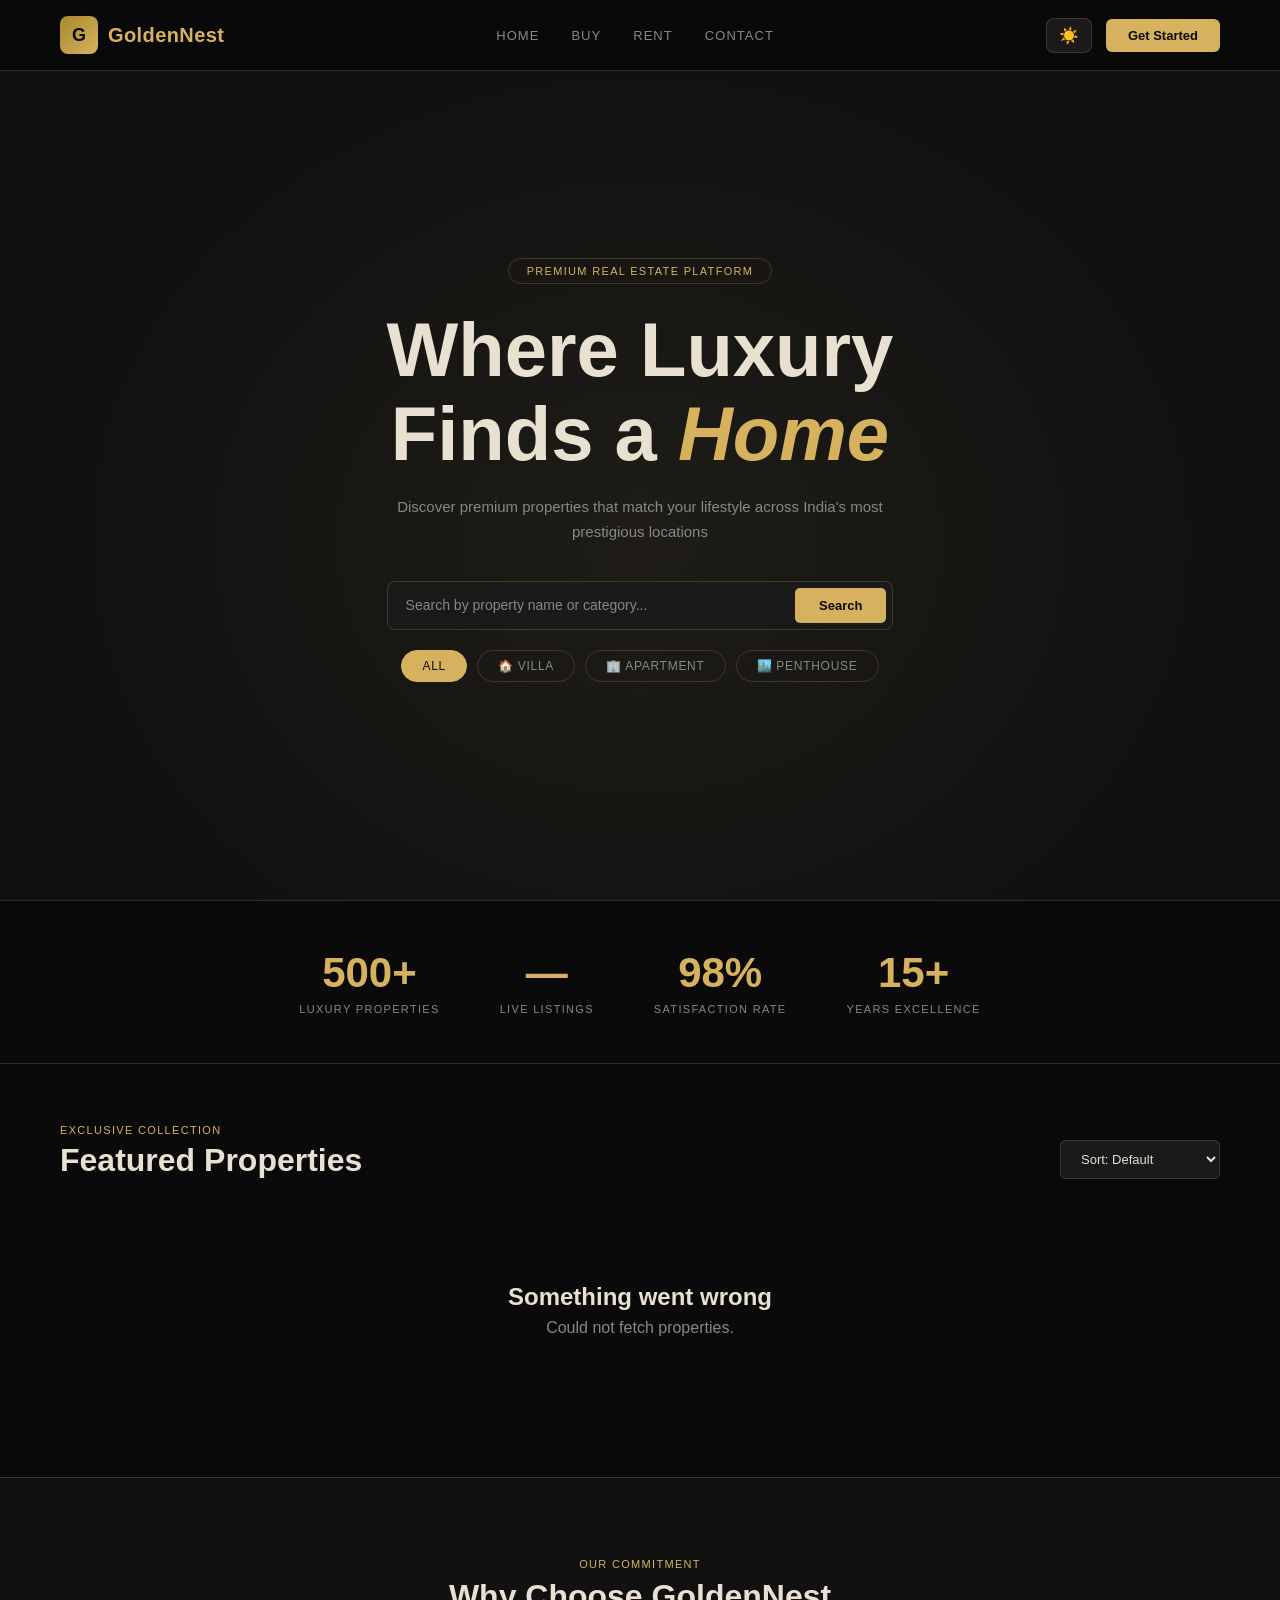
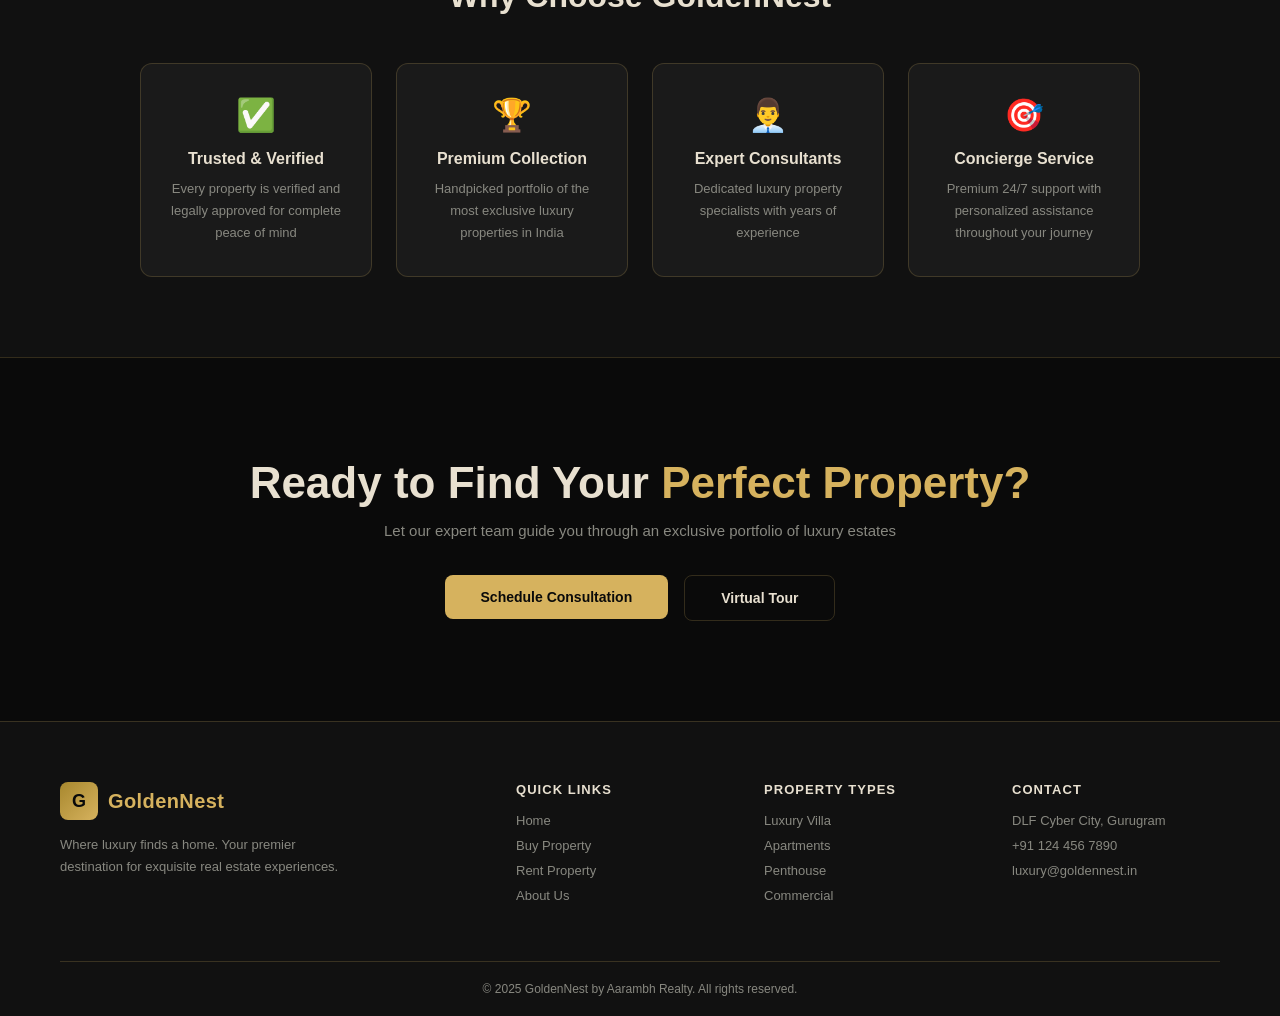
==== Page1/page1.html @ a6643b9a "Milestone-1 : API Integra" ====
<!DOCTYPE html>
<html lang="en">
<head>
  <meta charset="UTF-8">
  <meta name="viewport" content="width=device-width, initial-scale=1.0">
  <title>GoldenNest — Where Luxury Finds a Home</title>
  <link rel="stylesheet" href="page1.css">
</head>
<body>

  <nav class="navbar">
    <div class="nav-logo">
      <div class="logo-icon">G</div>
      <span class="logo-text">GoldenNest</span>
    </div>
    <div class="nav-links">
      <a href="#">Home</a>
      <a href="#">Buy</a>
      <a href="#">Rent</a>
      <a href="#">Contact</a>
    </div>
    <div class="nav-right">
      <button class="theme-btn" id="themeBtn">☀️</button>
      <a href="consultation.html"><button class="nav-cta">Get Started</button></a>
    </div>
    <div class="hamburger" id="hamburger">
      <span></span>
      <span></span>
      <span></span>
    </div>
  </nav>

  <div class="mobile-menu" id="mobileMenu">
    <a href="#">Home</a>
    <a href="#">Buy</a>
    <a href="#">Rent</a>
    <a href="#">Contact</a>
    <a href="consultation.html">Get Started</a>
  </div>

  <section class="hero">
    <div class="hero-content">
      <p class="hero-badge">Premium Real Estate Platform</p>
      <h1>Where Luxury<br>Finds a <span>Home</span></h1>
      <p class="hero-sub">Discover premium properties that match your lifestyle across India's most prestigious locations</p>
      <div class="search-box">
        <input type="text" id="searchInput" placeholder="Search by property name or category...">
        <button onclick="handleSearch()">Search</button>
      </div>
      <div class="filter-chips">
        <button class="chip active" onclick="filterType('all', this)">All</button>
        <button class="chip" onclick="filterType('furniture', this)">🏠 Villa</button>
        <button class="chip" onclick="filterType('home-decoration', this)">🏢 Apartment</button>
        <button class="chip" onclick="filterType('lighting', this)">🏙️ Penthouse</button>
      </div>
    </div>
  </section>

  <div class="stats">
    <div class="stat-item">
      <h2>500+</h2>
      <p>Luxury Properties</p>
    </div>
    <div class="stat-item">
      <h2 id="liveCount">—</h2>
      <p>Live Listings</p>
    </div>
    <div class="stat-item">
      <h2>98%</h2>
      <p>Satisfaction Rate</p>
    </div>
    <div class="stat-item">
      <h2>15+</h2>
      <p>Years Excellence</p>
    </div>
  </div>

  <section class="properties-section">
    <div class="section-top">
      <div>
        <p class="section-label">Exclusive Collection</p>
        <h2 class="section-title">Featured Properties</h2>
      </div>
      <select class="sort-select" onchange="handleSort(this.value)">
        <option value="default">Sort: Default</option>
        <option value="price-asc">Price: Low to High</option>
        <option value="price-desc">Price: High to Low</option>
        <option value="rating-desc">Top Rated</option>
      </select>
    </div>
    <p class="result-count" id="resultCount"></p>
    <div class="cards-grid" id="cardsContainer">
      <div class="loader">
        <div class="spinner"></div>
        <p>Fetching properties...</p>
      </div>
    </div>
  </section>

  <section class="why-section">
    <p class="section-label">Our Commitment</p>
    <h2 class="section-title">Why Choose GoldenNest</h2>
    <div class="why-grid">
      <div class="why-card">
        <div class="why-icon">✅</div>
        <h3>Trusted & Verified</h3>
        <p>Every property is verified and legally approved for complete peace of mind</p>
      </div>
      <div class="why-card">
        <div class="why-icon">🏆</div>
        <h3>Premium Collection</h3>
        <p>Handpicked portfolio of the most exclusive luxury properties in India</p>
      </div>
      <div class="why-card">
        <div class="why-icon">👨‍💼</div>
        <h3>Expert Consultants</h3>
        <p>Dedicated luxury property specialists with years of experience</p>
      </div>
      <div class="why-card">
        <div class="why-icon">🎯</div>
        <h3>Concierge Service</h3>
        <p>Premium 24/7 support with personalized assistance throughout your journey</p>
      </div>
    </div>
  </section>

  <section class="cta-section">
    <h2>Ready to Find Your <span>Perfect Property?</span></h2>
    <p>Let our expert team guide you through an exclusive portfolio of luxury estates</p>
    <div class="cta-btns">
      <a href="consultation.html"><button class="cta-primary">Schedule Consultation</button></a>
      <a href="tour.html"><button class="cta-secondary">Virtual Tour</button></a>
    </div>
  </section>

  <footer class="footer">
    <div class="footer-top">
      <div class="footer-brand">
        <div class="footer-logo">
          <div class="logo-icon">G</div>
          <span class="logo-text">GoldenNest</span>
        </div>
        <p>Where luxury finds a home. Your premier destination for exquisite real estate experiences.</p>
      </div>
      <div class="footer-links">
        <h4>Quick Links</h4>
        <a href="#">Home</a>
        <a href="#">Buy Property</a>
        <a href="#">Rent Property</a>
        <a href="#">About Us</a>
      </div>
      <div class="footer-links">
        <h4>Property Types</h4>
        <a href="#">Luxury Villa</a>
        <a href="#">Apartments</a>
        <a href="#">Penthouse</a>
        <a href="#">Commercial</a>
      </div>
      <div class="footer-links">
        <h4>Contact</h4>
        <p>DLF Cyber City, Gurugram</p>
        <p>+91 124 456 7890</p>
        <p>luxury@goldennest.in</p>
      </div>
    </div>
    <div class="footer-bottom">
      <p>© 2025 GoldenNest by Aarambh Realty. All rights reserved.</p>
    </div>
  </footer>

  <script src="page1.js"></script>
</body>
</html>
---- Page1/page1.css ----
* {
  margin: 0;
  padding: 0;
  box-sizing: border-box;
}

:root {
  --gold: #D6B25E;
  --gold-light: #f0d48a;
  --dark: #0a0a0a;
  --dark2: #111111;
  --dark3: #1a1a1a;
  --dark4: #222222;
  --text: #e8e0d0;
  --text-muted: #888880;
  --border: rgba(214, 178, 94, 0.2);
}

body {
  font-family: 'Segoe UI', sans-serif;
  background: var(--dark);
  color: var(--text);
  transition: background 0.3s, color 0.3s;
}

body.light {
  --dark: #f5f0e8;
  --dark2: #ede8dc;
  --dark3: #e0d9cc;
  --dark4: #d0c8b8;
  --text: #1a1612;
  --text-muted: #5a5248;
  --border: rgba(168, 136, 46, 0.3);
}

a {
  text-decoration: none;
  color: inherit;
}

.navbar {
  position: fixed;
  top: 0;
  left: 0;
  right: 0;
  z-index: 999;
  display: flex;
  align-items: center;
  justify-content: space-between;
  padding: 16px 60px;
  background: rgba(10, 10, 10, 0.95);
  backdrop-filter: blur(10px);
  border-bottom: 0.5px solid var(--border);
  transition: background 0.3s;
}

body.light .navbar {
  background: rgba(245, 240, 232, 0.97);
}

.nav-logo {
  display: flex;
  align-items: center;
  gap: 10px;
}

.logo-icon {
  width: 38px;
  height: 38px;
  border-radius: 8px;
  background: linear-gradient(135deg, #a8882e, #D6B25E);
  display: flex;
  align-items: center;
  justify-content: center;
  font-size: 18px;
  font-weight: 700;
  color: #0a0a0a;
}

.logo-text {
  font-size: 20px;
  font-weight: 600;
  color: var(--gold);
  letter-spacing: 0.02em;
}

.nav-links {
  display: flex;
  gap: 32px;
}

.nav-links a {
  font-size: 13px;
  letter-spacing: 0.08em;
  text-transform: uppercase;
  color: var(--text-muted);
  transition: color 0.2s;
}

.nav-links a:hover {
  color: var(--gold);
}

.nav-right {
  display: flex;
  align-items: center;
  gap: 14px;
}

.theme-btn {
  background: var(--dark3);
  border: 0.5px solid var(--border);
  border-radius: 8px;
  padding: 7px 12px;
  font-size: 16px;
  cursor: pointer;
  transition: background 0.2s;
}

.theme-btn:hover {
  background: var(--dark4);
}

.nav-cta {
  padding: 9px 22px;
  border-radius: 6px;
  background: var(--gold);
  color: #0a0a0a;
  font-size: 13px;
  font-weight: 600;
  border: none;
  cursor: pointer;
  transition: background 0.2s;
}

.nav-cta:hover {
  background: var(--gold-light);
}

.hamburger {
  display: none;
  flex-direction: column;
  gap: 5px;
  cursor: pointer;
}

.hamburger span {
  width: 24px;
  height: 2px;
  background: var(--text);
  border-radius: 2px;
  transition: 0.3s;
}

.mobile-menu {
  display: none;
  flex-direction: column;
  background: var(--dark2);
  padding: 20px;
  gap: 16px;
  border-bottom: 0.5px solid var(--border);
  position: fixed;
  top: 70px;
  left: 0;
  right: 0;
  z-index: 998;
}

.mobile-menu.open {
  display: flex;
}

.mobile-menu a {
  font-size: 14px;
  color: var(--text-muted);
  letter-spacing: 0.06em;
  text-transform: uppercase;
  padding: 8px 0;
  border-bottom: 0.5px solid var(--border);
}

.mobile-menu a:hover {
  color: var(--gold);
}

.hero {
  min-height: 100vh;
  display: flex;
  align-items: center;
  justify-content: center;
  text-align: center;
  padding: 120px 20px 80px;
  background: var(--dark2);
  position: relative;
  overflow: hidden;
}

.hero::before {
  content: '';
  position: absolute;
  inset: 0;
  background: radial-gradient(ellipse at 50% 60%, rgba(214, 178, 94, 0.07) 0%, transparent 65%);
  pointer-events: none;
}

.hero-content {
  max-width: 700px;
  position: relative;
  z-index: 1;
}

.hero-badge {
  display: inline-block;
  padding: 6px 18px;
  border-radius: 20px;
  border: 0.5px solid var(--border);
  font-size: 11px;
  letter-spacing: 0.12em;
  text-transform: uppercase;
  color: var(--gold);
  margin-bottom: 24px;
}

.hero h1 {
  font-size: clamp(40px, 7vw, 76px);
  font-weight: 700;
  line-height: 1.1;
  margin-bottom: 18px;
  color: var(--text);
}

.hero h1 span {
  color: var(--gold);
  font-style: italic;
}

.hero-sub {
  font-size: 15px;
  color: var(--text-muted);
  line-height: 1.7;
  max-width: 500px;
  margin: 0 auto 36px;
}

.search-box {
  display: flex;
  align-items: center;
  background: var(--dark3);
  border: 0.5px solid var(--border);
  border-radius: 8px;
  padding: 6px 6px 6px 18px;
  gap: 10px;
  margin-bottom: 20px;
  max-width: 560px;
  margin-left: auto;
  margin-right: auto;
}

.search-box input {
  flex: 1;
  background: transparent;
  border: none;
  outline: none;
  font-size: 14px;
  color: var(--text);
  font-family: inherit;
}

.search-box input::placeholder {
  color: var(--text-muted);
}

.search-box button {
  padding: 10px 24px;
  border-radius: 5px;
  background: var(--gold);
  color: #0a0a0a;
  font-size: 13px;
  font-weight: 600;
  border: none;
  cursor: pointer;
  transition: background 0.2s;
  white-space: nowrap;
}

.search-box button:hover {
  background: var(--gold-light);
}

.filter-chips {
  display: flex;
  gap: 10px;
  justify-content: center;
  flex-wrap: wrap;
}

.chip {
  padding: 8px 20px;
  border-radius: 20px;
  border: 0.5px solid var(--border);
  background: transparent;
  color: var(--text-muted);
  font-size: 12px;
  letter-spacing: 0.06em;
  text-transform: uppercase;
  cursor: pointer;
  transition: all 0.2s;
  font-family: inherit;
}

.chip:hover,
.chip.active {
  background: var(--gold);
  color: #0a0a0a;
  border-color: var(--gold);
}

.stats {
  display: flex;
  justify-content: center;
  gap: 60px;
  flex-wrap: wrap;
  padding: 48px 60px;
  border-top: 0.5px solid var(--border);
  border-bottom: 0.5px solid var(--border);
  background: var(--dark);
}

.stat-item {
  text-align: center;
}

.stat-item h2 {
  font-size: 42px;
  font-weight: 700;
  color: var(--gold);
}

.stat-item p {
  font-size: 11px;
  letter-spacing: 0.12em;
  text-transform: uppercase;
  color: var(--text-muted);
  margin-top: 6px;
}

.properties-section {
  padding: 60px;
  max-width: 1300px;
  margin: 0 auto;
}

.section-top {
  display: flex;
  align-items: flex-end;
  justify-content: space-between;
  margin-bottom: 10px;
  flex-wrap: wrap;
  gap: 16px;
}

.section-label {
  font-size: 11px;
  letter-spacing: 0.12em;
  text-transform: uppercase;
  color: var(--gold);
  margin-bottom: 6px;
}

.section-title {
  font-size: 32px;
  font-weight: 700;
  color: var(--text);
}

.sort-select {
  padding: 10px 16px;
  border-radius: 6px;
  background: var(--dark3);
  border: 0.5px solid var(--border);
  color: var(--text);
  font-size: 13px;
  cursor: pointer;
  outline: none;
  font-family: inherit;
}

.sort-select option {
  background: var(--dark3);
}

.result-count {
  font-size: 13px;
  color: var(--text-muted);
  margin-bottom: 24px;
}

.result-count strong {
  color: var(--gold);
}

.loader {
  grid-column: 1 / -1;
  display: flex;
  flex-direction: column;
  align-items: center;
  justify-content: center;
  padding: 80px;
  gap: 16px;
}

.spinner {
  width: 44px;
  height: 44px;
  border-radius: 50%;
  border: 2px solid var(--border);
  border-top-color: var(--gold);
  animation: spin 0.8s linear infinite;
}

@keyframes spin {
  to { transform: rotate(360deg); }
}

.loader p {
  font-size: 13px;
  color: var(--text-muted);
  letter-spacing: 0.1em;
  text-transform: uppercase;
}

.cards-grid {
  display: grid;
  grid-template-columns: repeat(auto-fill, minmax(300px, 1fr));
  gap: 24px;
}

.property-card {
  background: var(--dark3);
  border: 0.5px solid var(--border);
  border-radius: 12px;
  overflow: hidden;
  transition: transform 0.3s, border-color 0.3s;
  animation: fadeUp 0.5s ease both;
}

.property-card:hover {
  transform: translateY(-6px);
  border-color: rgba(214, 178, 94, 0.5);
}

@keyframes fadeUp {
  from { opacity: 0; transform: translateY(24px); }
  to { opacity: 1; transform: translateY(0); }
}

.card-img-wrap {
  position: relative;
  height: 200px;
  overflow: hidden;
}

.card-img-wrap img {
  width: 100%;
  height: 100%;
  object-fit: cover;
  transition: transform 0.4s;
}

.property-card:hover .card-img-wrap img {
  transform: scale(1.06);
}

.card-badge {
  position: absolute;
  top: 12px;
  left: 12px;
  padding: 4px 12px;
  border-radius: 4px;
  background: rgba(10, 10, 10, 0.85);
  border: 0.5px solid var(--border);
  font-size: 10px;
  letter-spacing: 0.1em;
  text-transform: uppercase;
  color: var(--gold);
}

.card-fav {
  position: absolute;
  top: 12px;
  right: 12px;
  width: 34px;
  height: 34px;
  border-radius: 50%;
  background: rgba(10, 10, 10, 0.8);
  border: 0.5px solid var(--border);
  display: flex;
  align-items: center;
  justify-content: center;
  cursor: pointer;
  font-size: 15px;
  transition: transform 0.2s;
}

.card-fav:hover {
  transform: scale(1.15);
}

.card-body {
  padding: 18px 20px;
}

.card-title {
  font-size: 18px;
  font-weight: 600;
  color: var(--text);
  margin-bottom: 6px;
  white-space: nowrap;
  overflow: hidden;
  text-overflow: ellipsis;
}

.card-category {
  font-size: 12px;
  color: var(--text-muted);
  margin-bottom: 14px;
  text-transform: capitalize;
}

.card-rating {
  display: flex;
  align-items: center;
  gap: 6px;
  margin-bottom: 14px;
  font-size: 13px;
  color: var(--text-muted);
}

.card-rating span {
  color: var(--gold);
}

.card-footer {
  display: flex;
  align-items: center;
  justify-content: space-between;
  border-top: 0.5px solid var(--border);
  padding-top: 14px;
}

.card-price {
  font-size: 22px;
  font-weight: 700;
  color: var(--gold);
}

.card-price small {
  display: block;
  font-size: 11px;
  color: var(--text-muted);
  font-weight: 400;
  margin-bottom: 2px;
}

.card-btn {
  padding: 8px 18px;
  border-radius: 5px;
  background: transparent;
  border: 0.5px solid var(--border);
  color: var(--text);
  font-size: 12px;
  cursor: pointer;
  transition: all 0.2s;
  font-family: inherit;
}

.card-btn:hover {
  background: var(--gold);
  color: #0a0a0a;
  border-color: var(--gold);
}

.no-results {
  grid-column: 1 / -1;
  text-align: center;
  padding: 80px 20px;
  color: var(--text-muted);
}

.no-results h3 {
  font-size: 24px;
  color: var(--text);
  margin-bottom: 8px;
}

.why-section {
  padding: 80px 60px;
  text-align: center;
  background: var(--dark2);
  border-top: 0.5px solid var(--border);
}

.why-section .section-label {
  margin-bottom: 8px;
}

.why-section .section-title {
  margin-bottom: 48px;
}

.why-grid {
  display: grid;
  grid-template-columns: repeat(auto-fit, minmax(220px, 1fr));
  gap: 24px;
  max-width: 1000px;
  margin: 0 auto;
}

.why-card {
  background: var(--dark3);
  border: 0.5px solid var(--border);
  border-radius: 12px;
  padding: 32px 24px;
  transition: border-color 0.3s;
}

.why-card:hover {
  border-color: rgba(214, 178, 94, 0.5);
}

.why-icon {
  font-size: 32px;
  margin-bottom: 16px;
}

.why-card h3 {
  font-size: 16px;
  font-weight: 600;
  color: var(--text);
  margin-bottom: 10px;
}

.why-card p {
  font-size: 13px;
  color: var(--text-muted);
  line-height: 1.7;
}

.cta-section {
  padding: 100px 60px;
  text-align: center;
  background: var(--dark);
  border-top: 0.5px solid var(--border);
}

.cta-section h2 {
  font-size: clamp(28px, 4vw, 44px);
  font-weight: 700;
  color: var(--text);
  margin-bottom: 14px;
}

.cta-section h2 span {
  color: var(--gold);
}

.cta-section p {
  font-size: 15px;
  color: var(--text-muted);
  margin-bottom: 36px;
}

.cta-btns {
  display: flex;
  gap: 16px;
  justify-content: center;
  flex-wrap: wrap;
}

.cta-primary {
  padding: 14px 36px;
  border-radius: 8px;
  background: var(--gold);
  color: #0a0a0a;
  font-size: 14px;
  font-weight: 600;
  border: none;
  cursor: pointer;
  transition: background 0.2s;
  font-family: inherit;
}

.cta-primary:hover {
  background: var(--gold-light);
}

.cta-secondary {
  padding: 14px 36px;
  border-radius: 8px;
  background: transparent;
  color: var(--text);
  font-size: 14px;
  font-weight: 600;
  border: 0.5px solid var(--border);
  cursor: pointer;
  transition: all 0.2s;
  font-family: inherit;
}

.cta-secondary:hover {
  border-color: var(--gold);
  color: var(--gold);
}

.footer {
  background: var(--dark2);
  border-top: 0.5px solid var(--border);
  padding: 60px 60px 0;
}

.footer-top {
  display: grid;
  grid-template-columns: 2fr 1fr 1fr 1fr;
  gap: 40px;
  padding-bottom: 48px;
  border-bottom: 0.5px solid var(--border);
}

.footer-brand p {
  font-size: 13px;
  color: var(--text-muted);
  line-height: 1.7;
  margin-top: 14px;
  max-width: 280px;
}

.footer-logo {
  display: flex;
  align-items: center;
  gap: 10px;
  margin-bottom: 4px;
}

.footer-links h4 {
  font-size: 13px;
  font-weight: 600;
  color: var(--text);
  letter-spacing: 0.08em;
  text-transform: uppercase;
  margin-bottom: 16px;
}

.footer-links a,
.footer-links p {
  display: block;
  font-size: 13px;
  color: var(--text-muted);
  margin-bottom: 10px;
  transition: color 0.2s;
}

.footer-links a:hover {
  color: var(--gold);
}

.footer-bottom {
  padding: 20px 0;
  text-align: center;
}

.footer-bottom p {
  font-size: 12px;
  color: var(--text-muted);
}

@media (max-width: 1024px) {
  .navbar {
    padding: 16px 30px;
  }
  .properties-section {
    padding: 40px 30px;
  }
  .why-section,
  .cta-section,
  .footer {
    padding-left: 30px;
    padding-right: 30px;
  }
  .footer-top {
    grid-template-columns: 1fr 1fr;
  }
  .stats {
    gap: 30px;
    padding: 40px 30px;
  }
}

@media (max-width: 768px) {
  .nav-links,
  .nav-right {
    display: none;
  }
  .hamburger {
    display: flex;
  }
  .navbar {
    padding: 16px 20px;
  }
  .hero {
    padding: 100px 20px 60px;
  }
  .stats {
    gap: 24px;
    padding: 32px 20px;
  }
  .stat-item h2 {
    font-size: 32px;
  }
  .properties-section {
    padding: 40px 20px;
  }
  .section-top {
    flex-direction: column;
    align-items: flex-start;
  }
  .why-section,
  .cta-section {
    padding: 60px 20px;
  }
  .footer {
    padding: 40px 20px 0;
  }
  .footer-top {
    grid-template-columns: 1fr;
    gap: 28px;
  }
}

@media (max-width: 480px) {
  .hero h1 {
    font-size: 36px;
  }
  .search-box {
    flex-direction: column;
    padding: 12px;
  }
  .search-box button {
    width: 100%;
  }
  .cards-grid {
    grid-template-columns: 1fr;
  }
  .stats {
    grid-template-columns: 1fr 1fr;
    display: grid;
  }
}
.card-img-wrap {
  position: relative;
  width: 100%;
  height: 200px;
  overflow: hidden;
  border-top-left-radius: 12px;
  border-top-right-radius: 12px;
}

.card-img-wrap img {
  width: 100%;
  height: 100%;
  object-fit: cover;
  display: block;
  transition: transform 0.4s ease;
}

.property-card:hover .card-img-wrap img {
  transform: scale(1.08);
}
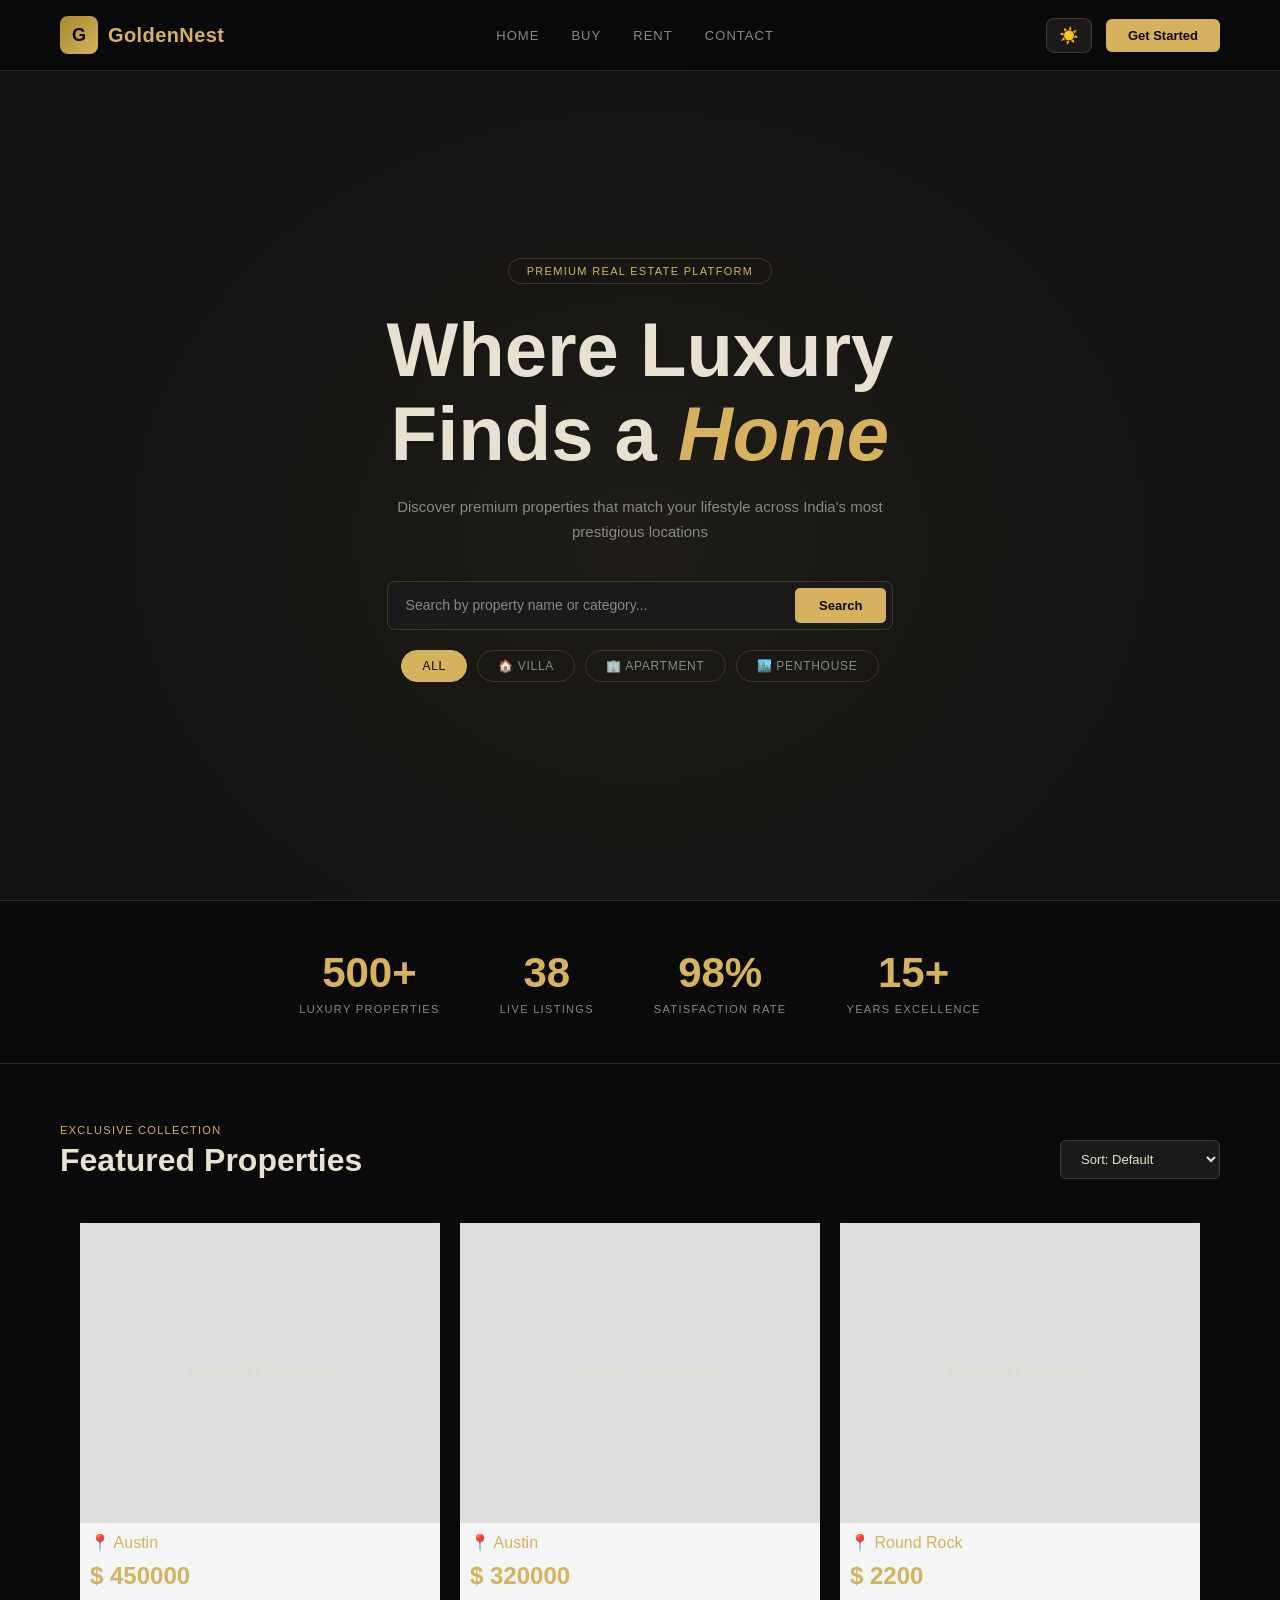
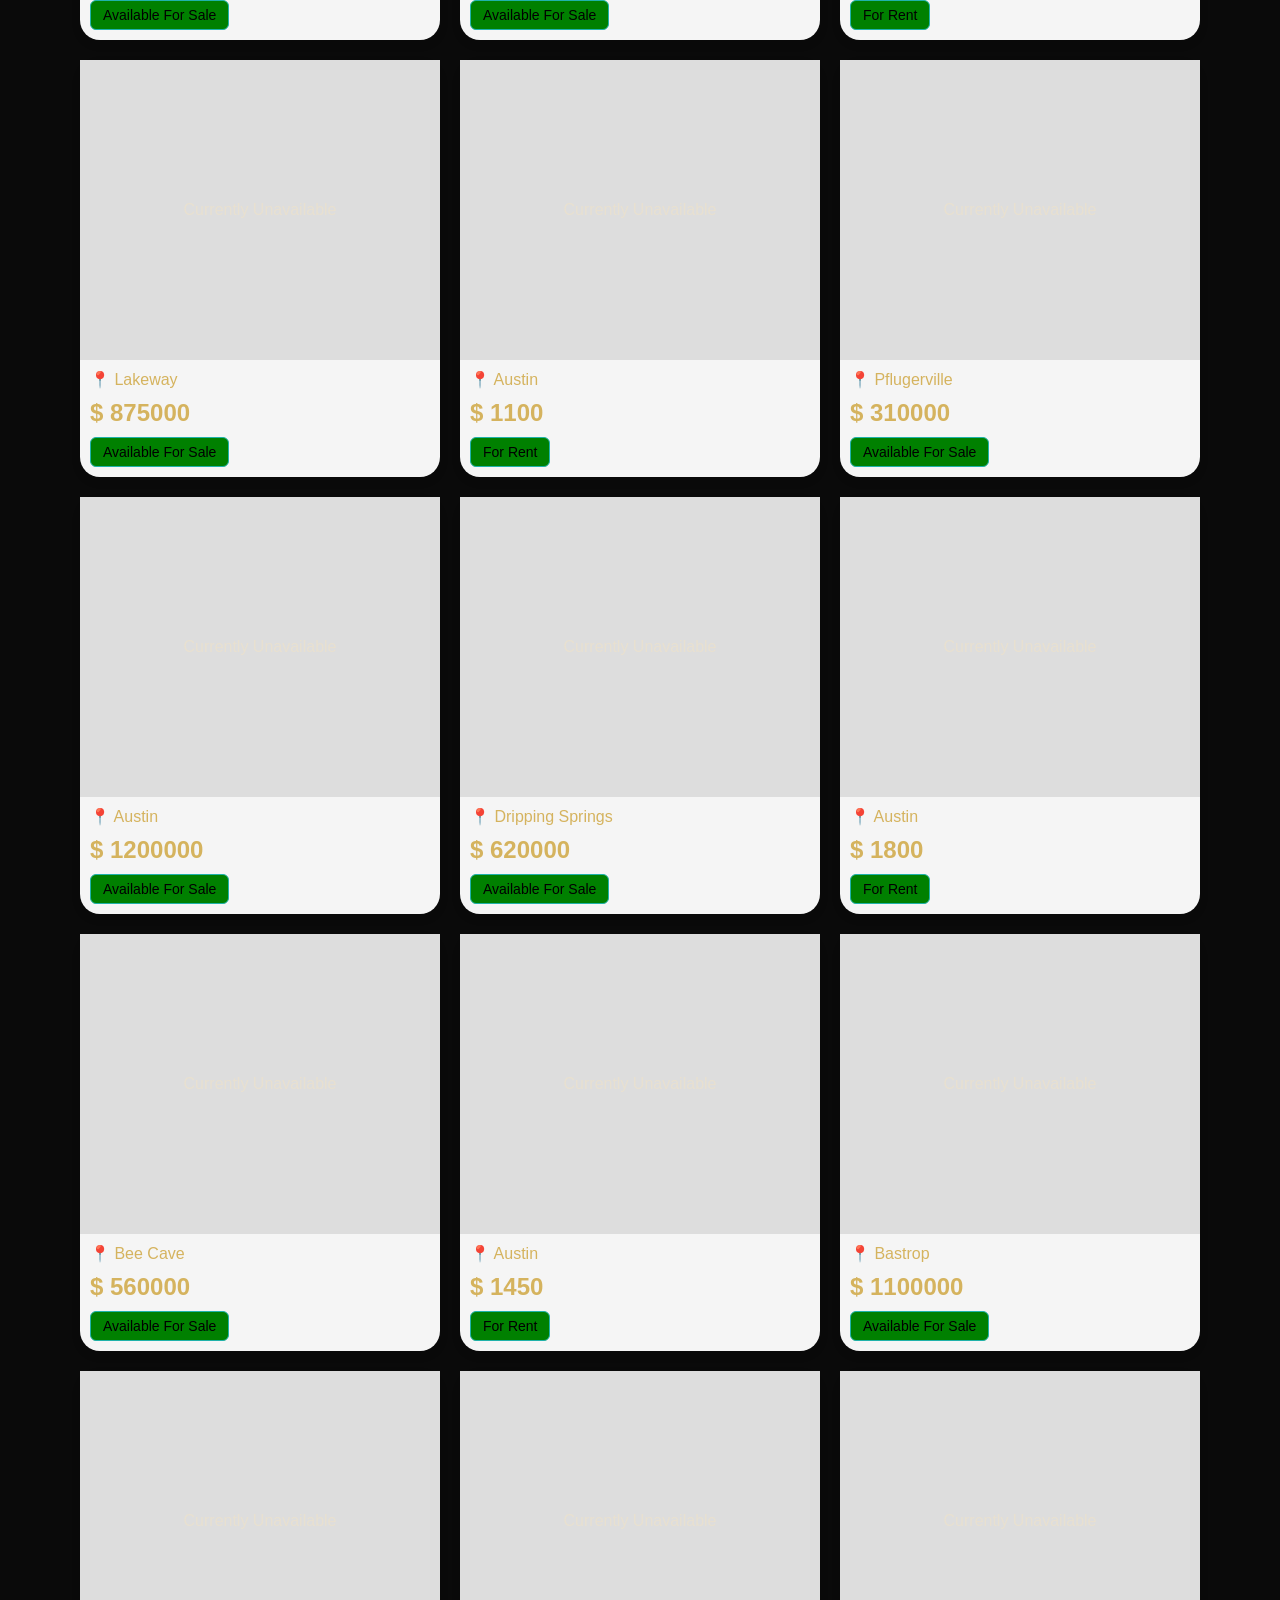
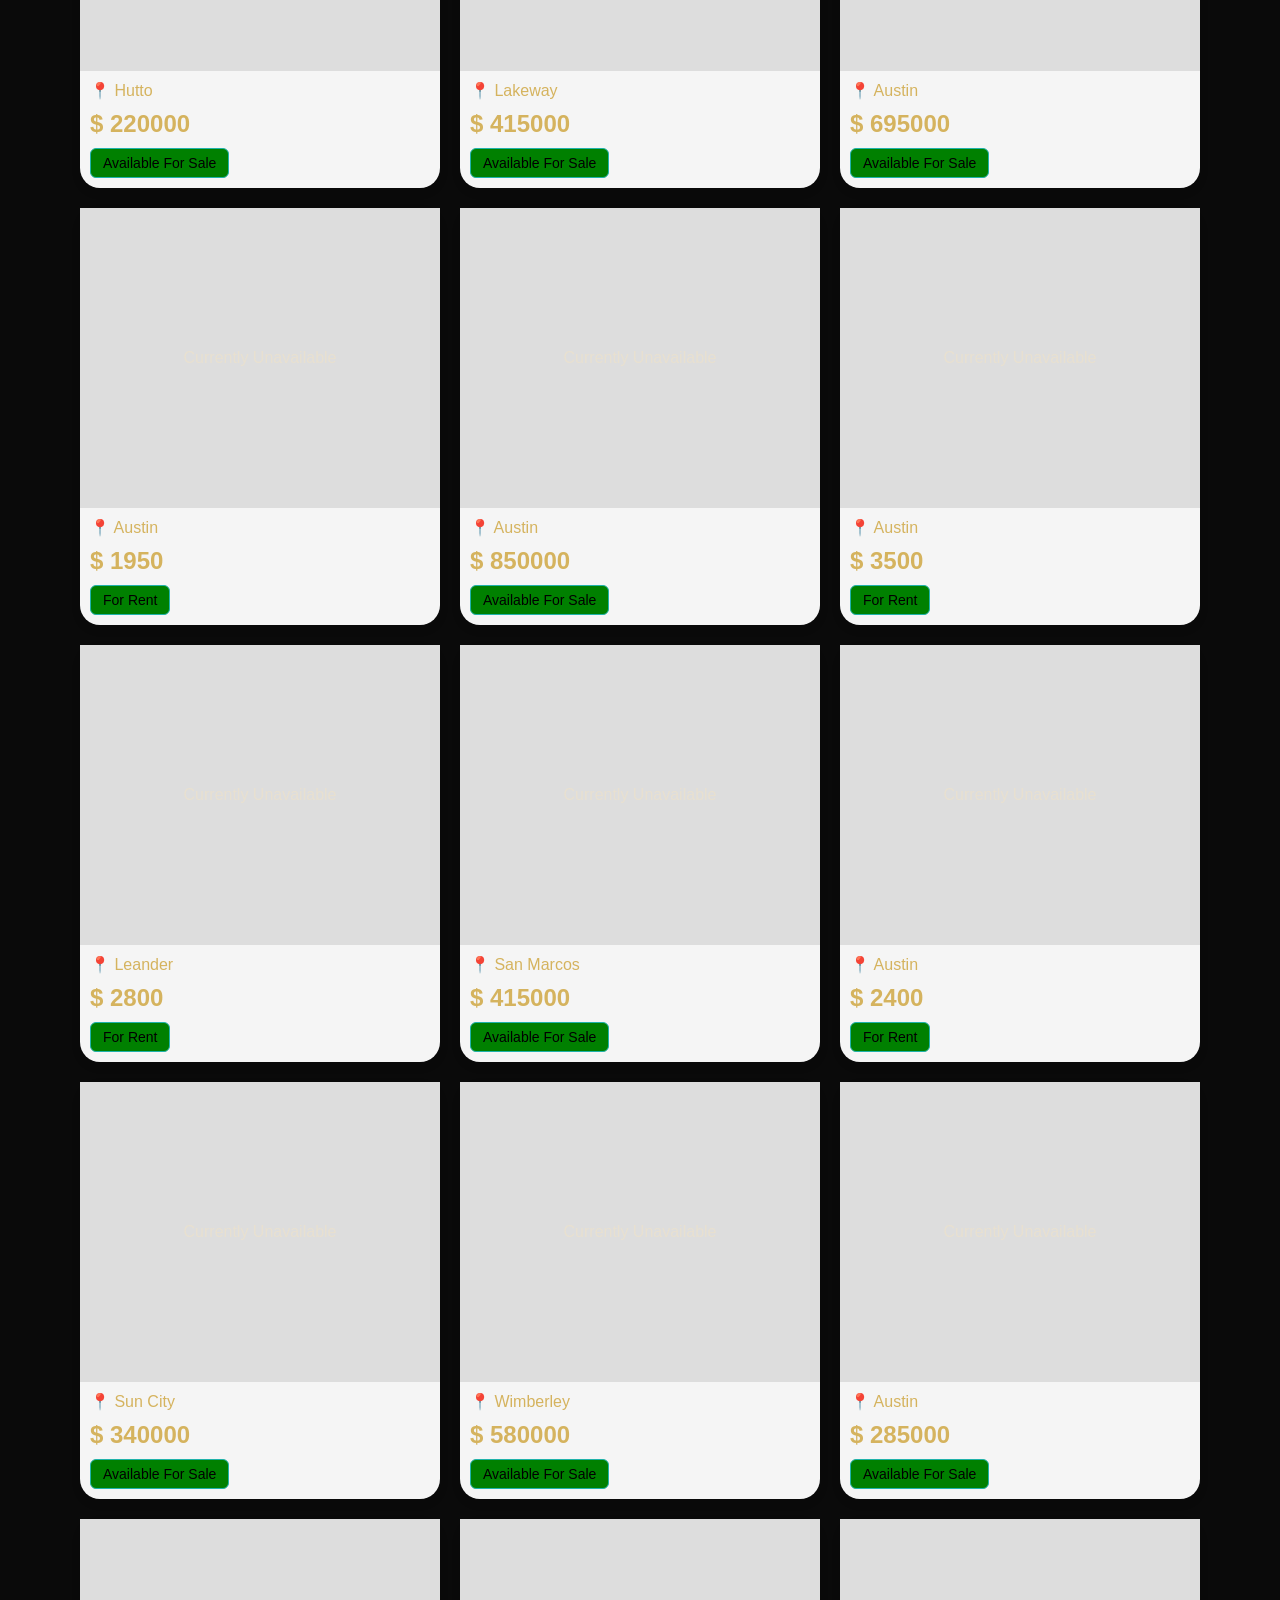
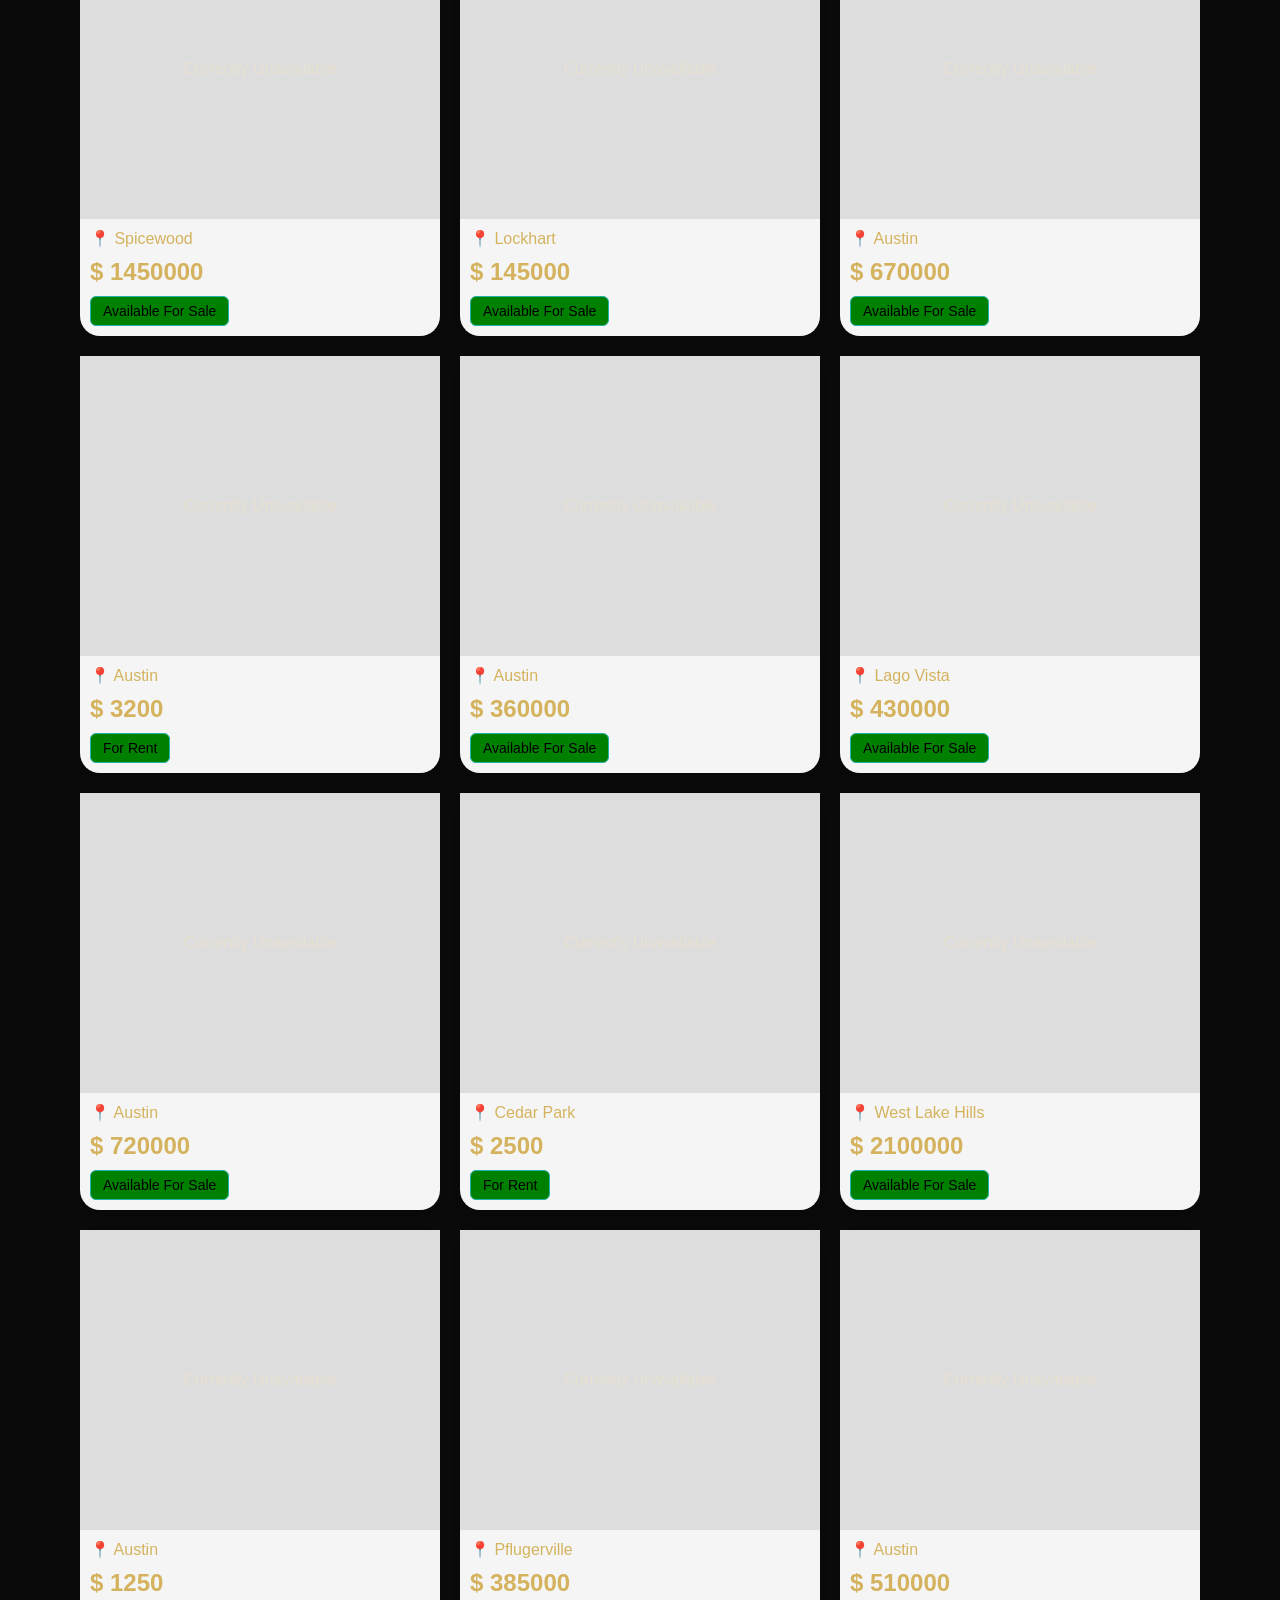
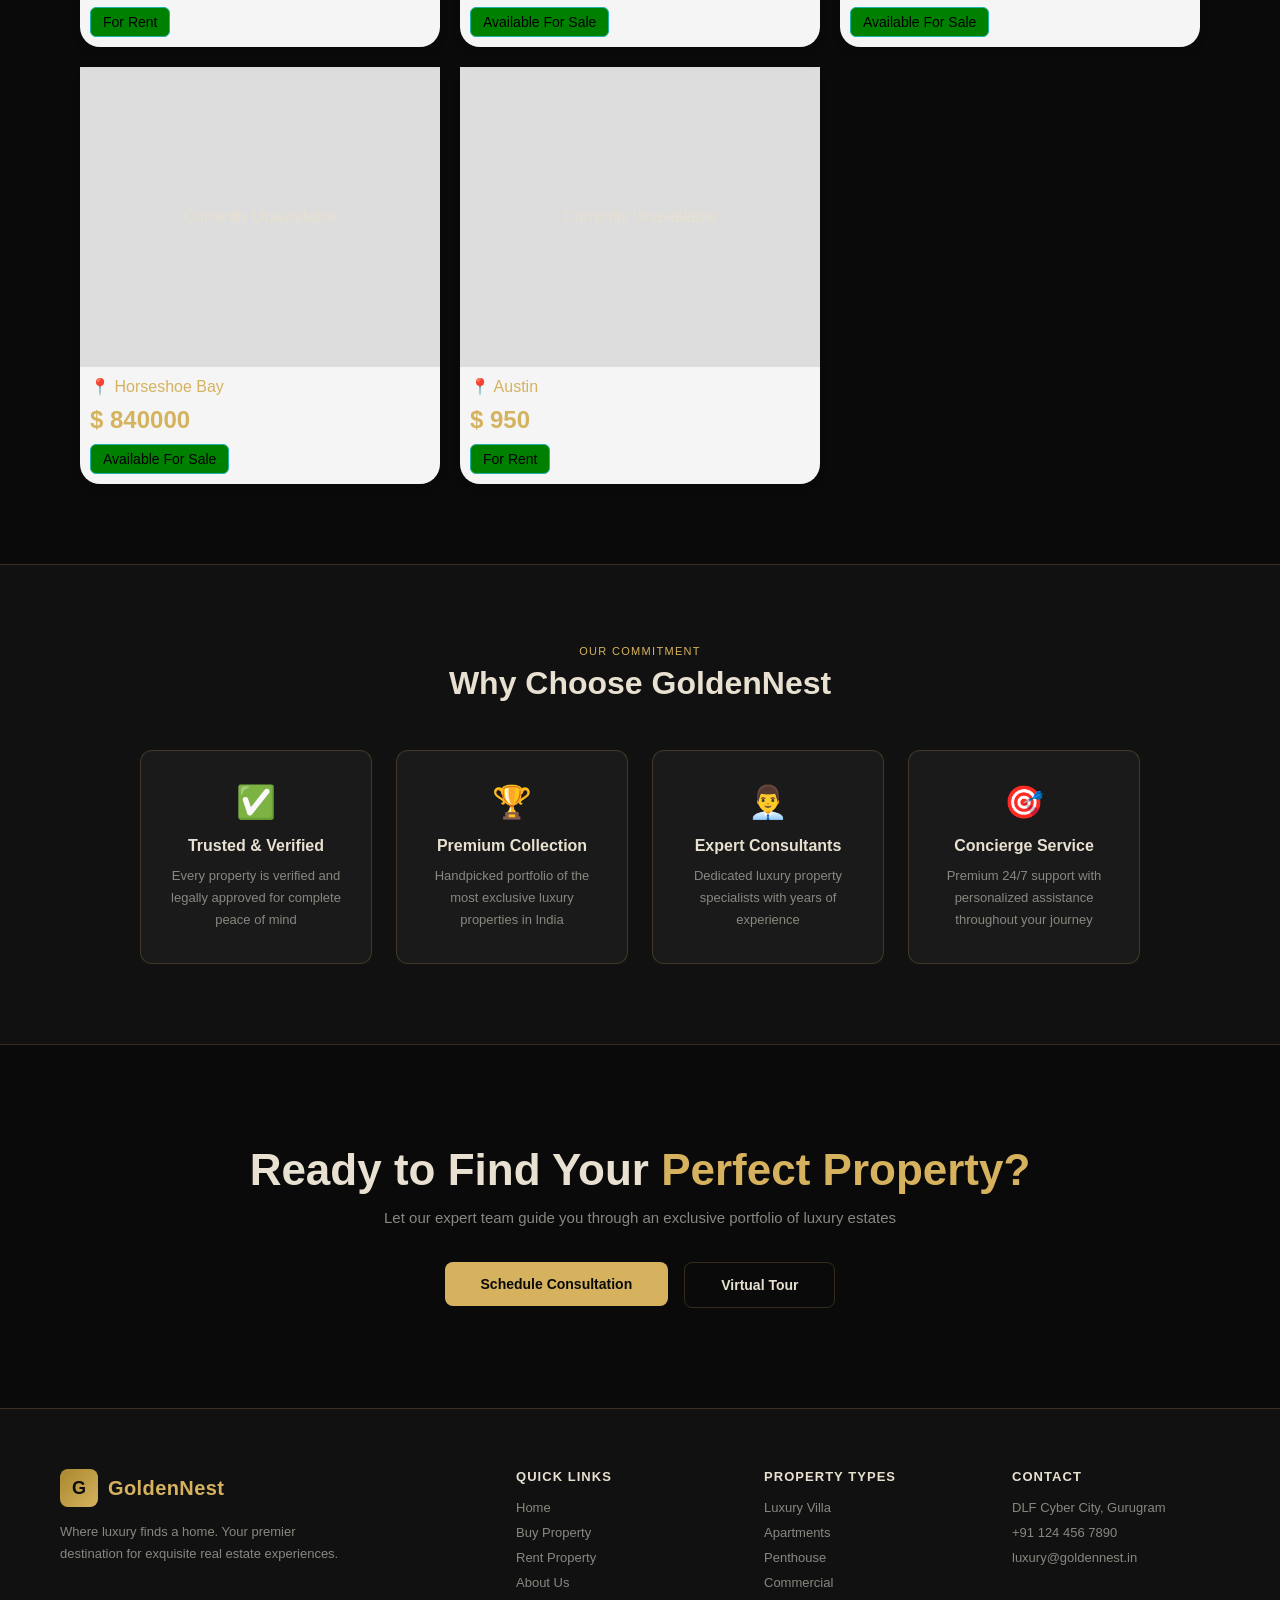
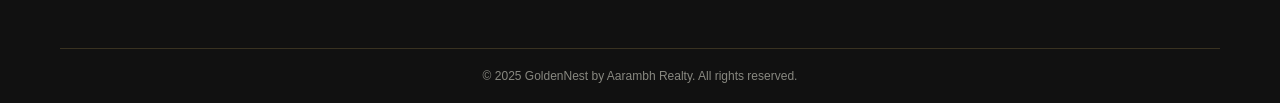
==== commit 88d5b106: "properties fetched" ====
--- a/Page1/page1.html
+++ b/Page1/page1.html
@@ -62,8 +62,8 @@
       <p>Luxury Properties</p>
     </div>
     <div class="stat-item">
-      <h2 id="liveCount">—</h2>
-      <p>Live Listings</p>
+      <h2 id="liveCount"></h2>
+      <p id="livecount1">Live Listings</p>
     </div>
     <div class="stat-item">
       <h2>98%</h2>
@@ -90,14 +90,11 @@
     </div>
     <p class="result-count" id="resultCount"></p>
     <div class="cards-grid" id="cardsContainer">
-      <div class="loader">
-        <div class="spinner"></div>
-        <p>Fetching properties...</p>
-      </div>
+      
     </div>
   </section>
 
-  <section class="why-section">
+  <section class="why-section" id="main_div">
     <p class="section-label">Our Commitment</p>
     <h2 class="section-title">Why Choose GoldenNest</h2>
     <div class="why-grid">
--- a/Page1/page1.css
+++ b/Page1/page1.css
@@ -874,4 +874,85 @@
 
 .property-card:hover .card-img-wrap img {
   transform: scale(1.08);
+}
+
+.cards-grid{
+  display: grid;
+  grid-template-columns: repeat(3,1fr);
+  gap: 20px;
+  padding: 20px;
+  border-radius: 20px;
+}
+.box {
+  background-color: whitesmoke;
+  border-radius: 20px;
+  box-shadow: 0 4px 10px rgba(0,0,0,0.1);
+  transition: 0.3s;
+}
+
+.box:hover {
+  transform: translateY(-5px);
+}
+
+.img {
+  width: 100%;
+  height: 300px;
+  object-fit: cover;
+  color:#0a0a0a;
+}
+
+.no-image {
+  width: 100%;
+  height: 300px;
+  background: #ddd;
+  display: flex;
+  align-items: center;
+  justify-content: center;
+}
+
+.place {
+  color: rgb(213,179,94);
+  margin: 10px;
+}
+
+.price {
+  color: rgb(213,179,94);
+  margin: 10px;
+}
+
+.avidiv {
+  margin: 10px;
+}
+
+.status {
+  padding: 6px 12px;
+  border-radius: 6px;
+  font-size: 14px;
+  background-color: green;
+  border:1px solid lightseagreen
+}
+
+.img_Wrapper{
+  position:relative;
+}
+.view_details{
+  position: absolute;
+  bottom:100px;
+  opacity: 0;
+  left:50%;
+  transform: translateX(-50%);
+  color: white;
+  border:1px solid lightgreen;
+  border-radius: 6px;
+  cursor: pointer;
+  transition: 0.3sec;
+  background-color: green;
+  padding:10px;
+
+}
+.img_Wrapper:hover .view_details{
+  opacity: 1;
+}
+.img_Wrapper:hover .img{
+  filter: brightness(20%);
 }
